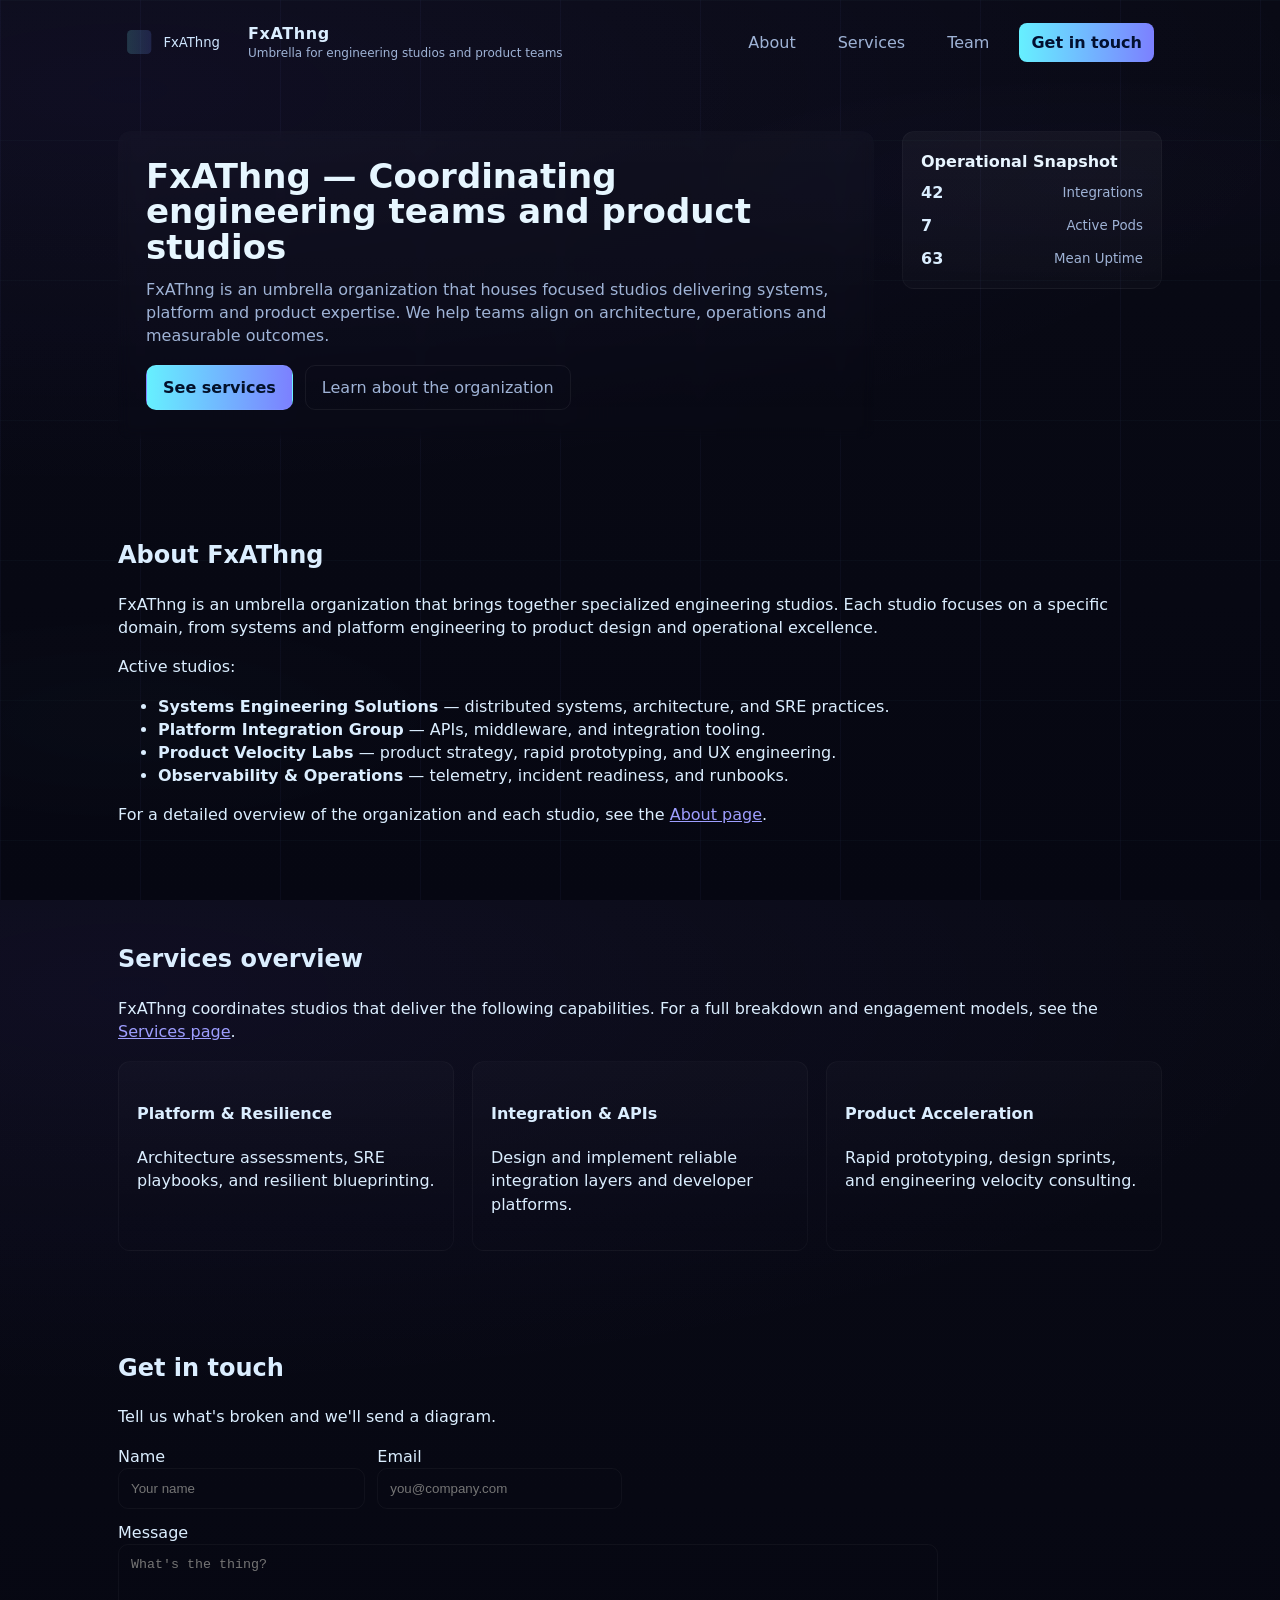
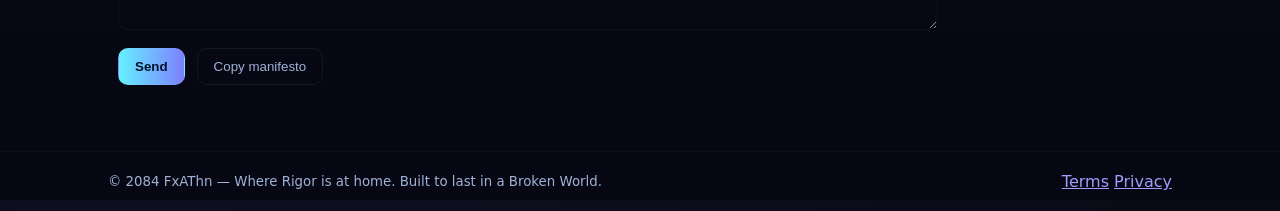
==== index.html @ 181ec18b "initial" ====
<!doctype html>
<html lang="en">
  <head>
    <meta charset="utf-8" />
    <meta name="viewport" content="width=device-width,initial-scale=1" />
    <title>FxAThng — FixAThing Umbrella</title>
    <meta name="description" content="FxAThng — an umbrella organization of engineering studios and product teams." />
    <link rel="stylesheet" href="assets/styles.css">
    <link rel="icon" href="assets/favicon.svg" type="image/svg+xml">
  </head>
  <body>
    <div class="bg-visual" aria-hidden="true"></div>
    <header class="site-header">
      <div class="brand">
        <!-- Minimal futuristic logo SVG -->
        <svg class="logo" viewBox="0 0 100 24" aria-hidden="true" focusable="false">
          <defs>
            <linearGradient id="g" x1="0" x2="1">
              <stop offset="0" stop-color="#7cf7ff" />
              <stop offset="1" stop-color="#6f8dff" />
            </linearGradient>
          </defs>
          <rect x="1" y="1" width="22" height="22" rx="4" fill="url(#g)" opacity="0.18"></rect>
          <text x="34" y="17" font-family="Inter, ui-sans-serif, system-ui, -apple-system, 'Segoe UI', Roboto" font-size="12" fill="#cfe6ff">FxAThng</text>
        </svg>
        <div class="brand-meta">
          <div class="name">FxAThng</div>
          <div class="sub">Umbrella for engineering studios and product teams</div>
        </div>
      </div>
      <nav class="nav">
        <a href="about.html">About</a>
        <a href="services.html">Services</a>
        <a href="team.html">Team</a>
        <a href="https://www.youtube.com/watch?v=dQw4w9WgXcQ" class="ctabtn" target="_blank" rel="noopener">Get in touch</a>
      </nav>
    </header>

    <main class="hero">
      <div class="hero-content">
        <h1 class="headline">FxAThng — Coordinating engineering teams and product studios</h1>
        <p class="lead">FxAThng is an umbrella organization that houses focused studios delivering systems, platform and product expertise. We help teams align on architecture, operations and measurable outcomes.</p>
        <div class="hero-actions">
          <a class="btn primary" href="services.html">See services</a>
          <a class="btn ghost" href="about.html">Learn about the organization</a>
        </div>
      </div>
      <aside class="hero-panel" aria-hidden="true">
        <div class="panel-header">Operational Snapshot</div>
        <ul class="metrics">
          <li><span>42</span><small>Integrations</small></li>
          <li><span>7</span><small>Active Pods</small></li>
          <li><span>99.97%</span><small>Mean Uptime</small></li>
        </ul>
      </aside>
    </main>

    <section class="section about">
      <div class="container">
        <h2>About FxAThng</h2>
        <p>FxAThng is an umbrella organization that brings together specialized engineering studios. Each studio focuses on a specific domain, from systems and platform engineering to product design and operational excellence.</p>
        <p>Active studios:</p>
        <ul>
          <li><strong>Systems Engineering Solutions</strong> — distributed systems, architecture, and SRE practices.</li>
          <li><strong>Platform Integration Group</strong> — APIs, middleware, and integration tooling.</li>
          <li><strong>Product Velocity Labs</strong> — product strategy, rapid prototyping, and UX engineering.</li>
          <li><strong>Observability & Operations</strong> — telemetry, incident readiness, and runbooks.</li>
        </ul>
        <p>For a detailed overview of the organization and each studio, see the <a href="about.html">About page</a>.</p>
      </div>
    </section>

    <section class="section services">
      <div class="container">
        <h2>Services overview</h2>
        <p>FxAThng coordinates studios that deliver the following capabilities. For a full breakdown and engagement models, see the <a href="services.html">Services page</a>.</p>
        <div class="cards">
          <div class="card">
            <h4>Platform & Resilience</h4>
            <p>Architecture assessments, SRE playbooks, and resilient blueprinting.</p>
          </div>
          <div class="card">
            <h4>Integration & APIs</h4>
            <p>Design and implement reliable integration layers and developer platforms.</p>
          </div>
          <div class="card">
            <h4>Product Acceleration</h4>
            <p>Rapid prototyping, design sprints, and engineering velocity consulting.</p>
          </div>
        </div>
      </div>
    </section>

    <section id="contact" class="section contact">
      <div class="container">
        <h2>Get in touch</h2>
        <p>Tell us what's broken and we'll send a diagram.</p>
        <form class="contact-form" onsubmit="handleSubmit(event)">
          <div class="row">
            <label>
              <span>Name</span>
              <input type="text" name="name" required placeholder="Your name">
            </label>
            <label>
              <span>Email</span>
              <input type="email" name="email" required placeholder="you@company.com">
            </label>
          </div>
          <label>
            <span>Message</span>
            <textarea name="message" rows="4" placeholder="What's the thing?"></textarea>
          </label>
          <div class="form-actions">
            <button class="btn primary" type="submit">Send</button>
            <button class="btn ghost" type="button" onclick="copyManifest()">Copy manifesto</button>
          </div>
          <div id="form-result" class="form-result" role="status" aria-live="polite"></div>
        </form>
      </div>
    </section>

    <footer class="site-footer">
      <div class="container">
        <small>© <span id="year"></span> FxAThn — Where Rigor is at home. Built to last in a Broken World.</small>
        <div class="foot-links">
          <a href="#">Terms</a>
          <a href="#">Privacy</a>
        </div>
      </div>
    </footer>

    <script src="assets/script.js"></script>
  </body>
</html>
---- assets/styles.css ----
:root{
  --bg:#060712;
  --panel:#0f1724;
  --muted:#9fb3d6;
  --accent:#66f0ff;
  --accent-2:#7c80ff;
  --glass: rgba(255,255,255,0.04);
  --glass-2: rgba(255,255,255,0.02);
  --radius:12px;
  --maxw:1100px;
  color-scheme: dark;
}
*{box-sizing:border-box}
html,body{height:100%}
body{
  margin:0;
  font-family: Inter, ui-sans-serif, system-ui, -apple-system, 'Segoe UI', Roboto, 'Helvetica Neue', Arial;
  background: radial-gradient(1200px 400px at 10% 10%, rgba(120,90,255,0.06), transparent),
              linear-gradient(180deg, rgba(255,255,255,0.01), rgba(0,0,0,0.02)),
              var(--bg);
  color:#dbeeff;
  -webkit-font-smoothing:antialiased;
  -moz-osx-font-smoothing:grayscale;
  line-height:1.45;
}
.bg-visual{
  position:fixed;inset:0;z-index:0;pointer-events:none;opacity:0.7;
  background-image: linear-gradient(90deg, rgba(124,128,255,0.06) 0 1px, transparent 1px),
                    linear-gradient(180deg, rgba(108,242,255,0.03) 0 1px, transparent 1px);
  background-size: 140px 140px, 140px 140px;
  mix-blend-mode: screen;
}
.site-header{position:relative;z-index:5;display:flex;align-items:center;justify-content:space-between;padding:22px 36px;max-width:var(--maxw);margin:0 auto}
.brand{display:flex;gap:12px;align-items:center}
.logo{width:110px;height:28px}
.brand-meta .name{font-weight:700;letter-spacing:0.6px}
.brand-meta .sub{font-size:12px;color:var(--muted)}
.nav{display:flex;gap:18px;align-items:center}
.nav a{color:var(--muted);text-decoration:none;padding:8px 12px;border-radius:8px}
.nav a.ctabtn{background:linear-gradient(90deg,var(--accent),var(--accent-2));color:#021030;font-weight:700}

.hero{position:relative;z-index:2;display:flex;align-items:stretch;gap:28px;max-width:var(--maxw);margin:18px auto;padding:28px}
.hero-content{flex:1;padding:28px;background:linear-gradient(180deg, rgba(255,255,255,0.02), transparent);border-radius:var(--radius);backdrop-filter:blur(6px)}
.headline{margin:0 0 12px;font-size:34px;line-height:1.05;color:#e6f6ff}
.lead{margin:0 0 18px;color:var(--muted)}
.hero-actions{display:flex;gap:12px}
.btn{display:inline-flex;align-items:center;gap:10px;padding:10px 16px;border-radius:10px;border:1px solid rgba(255,255,255,0.04);text-decoration:none;color:inherit}
.btn.primary{background:linear-gradient(90deg,var(--accent),var(--accent-2));color:#03112a;font-weight:700}
.btn.ghost{background:transparent;border:1px solid rgba(255,255,255,0.06);color:var(--muted)}

.hero-panel{width:260px;padding:18px;border-radius:var(--radius);background:linear-gradient(180deg,var(--glass),var(--glass-2));border:1px solid rgba(255,255,255,0.03);align-self:flex-start}
.panel-header{font-weight:700;color:#e8f5ff;margin-bottom:8px}
.metrics{list-style:none;padding:0;margin:0;display:flex;flex-direction:column;gap:10px}
.metrics li{display:flex;justify-content:space-between;align-items:center;font-weight:700}
.metrics li small{font-weight:400;color:var(--muted)}

.section{max-width:var(--maxw);margin:24px auto;padding:28px}
.about .values{display:grid;grid-template-columns:repeat(3,1fr);gap:18px;margin-top:18px}
.values article{background:linear-gradient(180deg, rgba(255,255,255,0.02), transparent);padding:16px;border-radius:12px}

.services .cards{display:flex;gap:18px;margin-top:18px}
.card{flex:1;padding:18px;border-radius:12px;background:linear-gradient(180deg, rgba(255,255,255,0.02), transparent);border:1px solid rgba(255,255,255,0.03)}

.contact .contact-form{max-width:820px}
.contact label{display:block;margin-bottom:12px}
.contact input,.contact textarea{width:100%;padding:12px;border-radius:10px;border:1px solid rgba(255,255,255,0.04);background:transparent;color:inherit}
.contact .row{display:flex;gap:12px}
.form-actions{display:flex;gap:12px;align-items:center;margin-top:8px}
.form-result{margin-top:10px;color:var(--muted)}

.site-footer{border-top:1px solid rgba(255,255,255,0.02);margin-top:28px}
.site-footer .container{max-width:var(--maxw);margin:0 auto;padding:18px;display:flex;justify-content:space-between;align-items:center;color:var(--muted)}

.team-grid{display:grid;grid-template-columns:repeat(2,1fr);gap:20px;margin-top:20px}
.team-member{background:linear-gradient(180deg, rgba(255,255,255,0.02), transparent);border:1px solid rgba(255,255,255,0.03);border-radius:12px;padding:20px}
.member-info h3{margin:0 0 6px;font-size:18px;color:#e6f6ff}
.member-info .title{margin:0;font-weight:700;color:var(--accent);font-size:14px}
.member-info .division{margin:4px 0 8px;font-size:12px;color:var(--muted)}
.member-info .bio{margin:8px 0 0;font-size:14px;color:#cfe6ff;line-height:1.5}
.member-info .phone{margin:10px 0 12px;font-family:monospace;font-size:13px;color:var(--accent);font-weight:500}
.verify-btn{padding:8px 16px;border-radius:8px;border:1px solid rgba(255,255,255,0.08);background:linear-gradient(90deg,rgba(102,240,255,0.12),rgba(124,128,255,0.12));color:var(--accent);font-weight:600;font-size:12px;cursor:pointer;transition:all 0.2s ease;font-family:inherit}
.verify-btn:hover{background:linear-gradient(90deg,rgba(102,240,255,0.18),rgba(124,128,255,0.18));border-color:rgba(255,255,255,0.12)}
.verify-btn.verified{background:linear-gradient(90deg,rgba(76,212,100,0.15),rgba(76,212,100,0.15));color:#4cd464;border-color:rgba(76,212,100,0.2)}
.verify-btn.verified::after{content:" ✓"}

.contact-info{font-style:normal;margin:12px 0 18px;line-height:1.8;font-size:14px}

@media (max-width:880px){
  .hero{flex-direction:column;padding:16px}
  .hero-panel{width:100%}
  .about .values{grid-template-columns:1fr}
  .services .cards{flex-direction:column}
  .site-header{padding:16px}
  .team-grid{grid-template-columns:1fr}
}

/* subtle animated accents */
.bg-visual::after{
  content:"";position:absolute;inset:0;mix-blend-mode:screen;opacity:0.25;background:
    radial-gradient(400px 100px at 85% 20%, rgba(120,90,255,0.08), transparent),
    radial-gradient(300px 100px at 10% 80%, rgba(108,242,255,0.06), transparent);
  animation: float 12s linear infinite;
}
@keyframes float{0%{transform:translateY(0)}50%{transform:translateY(-18px)}100%{transform:translateY(0)}}
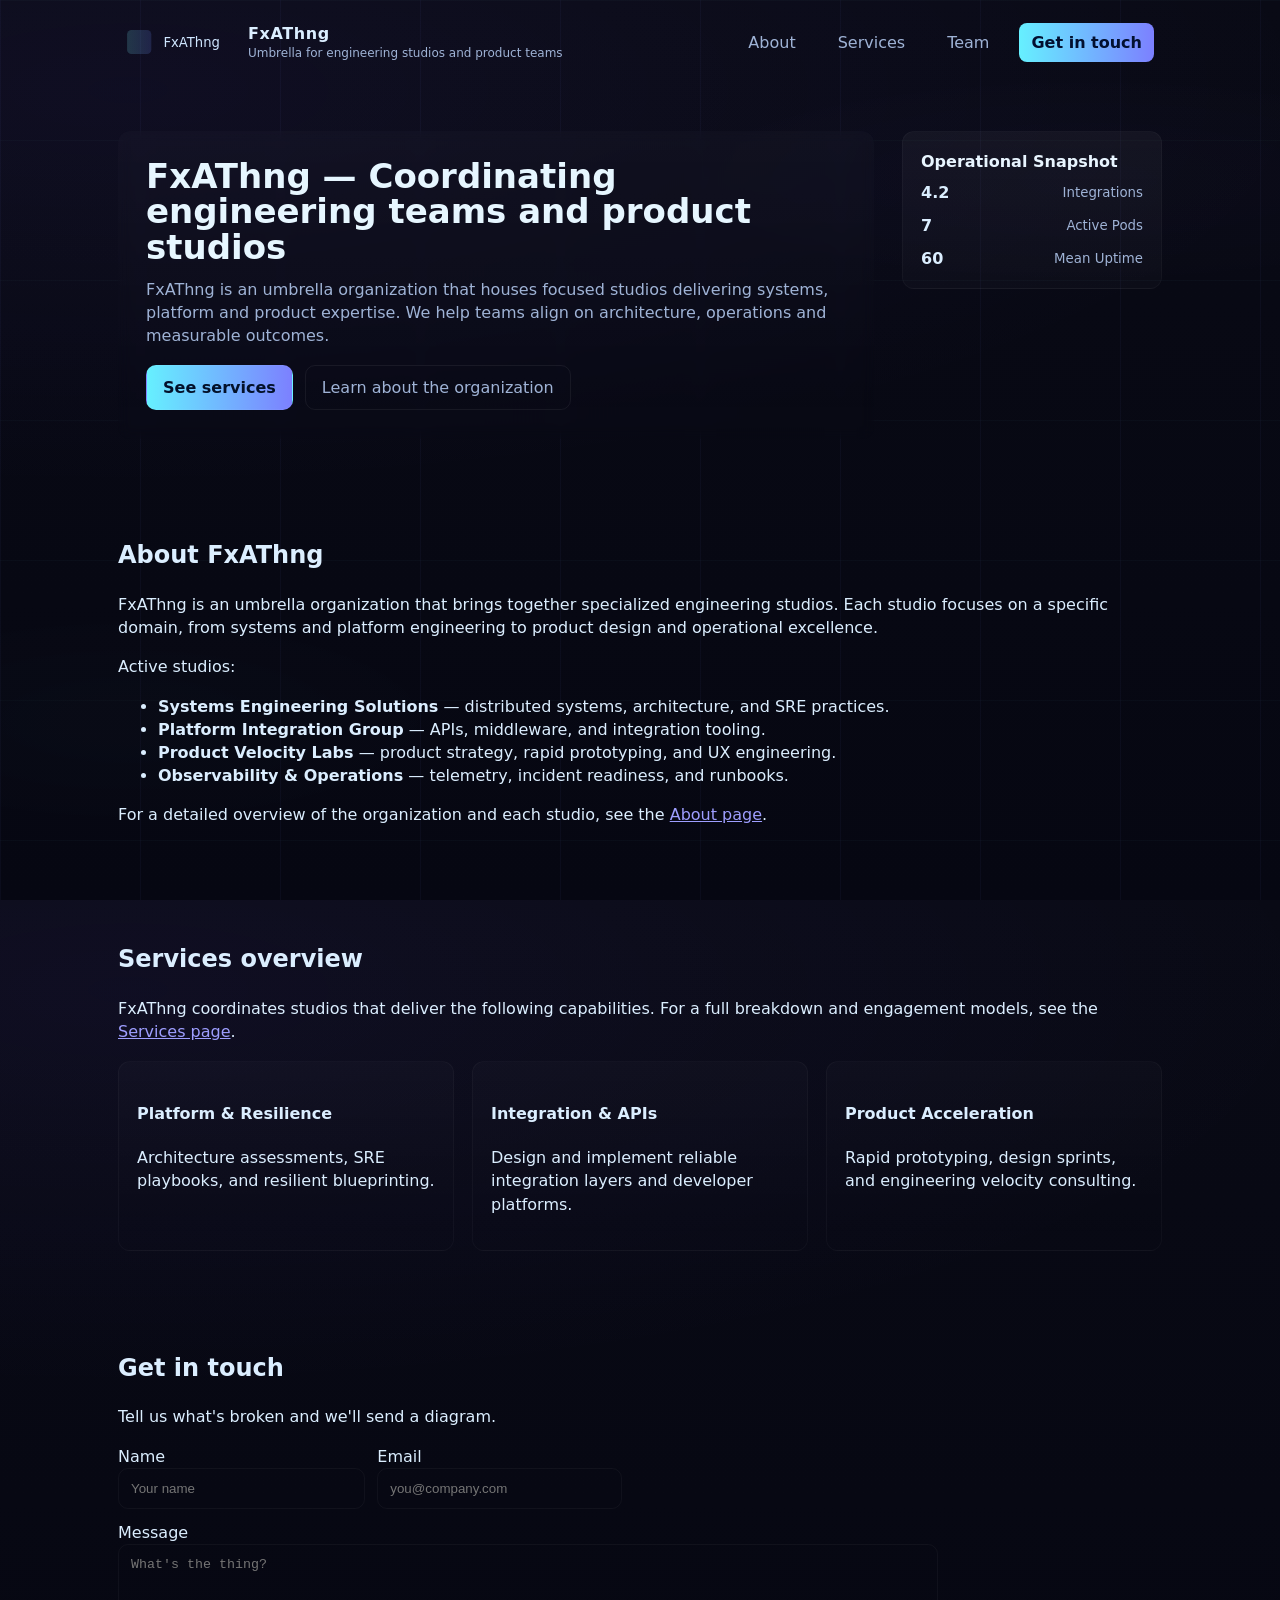
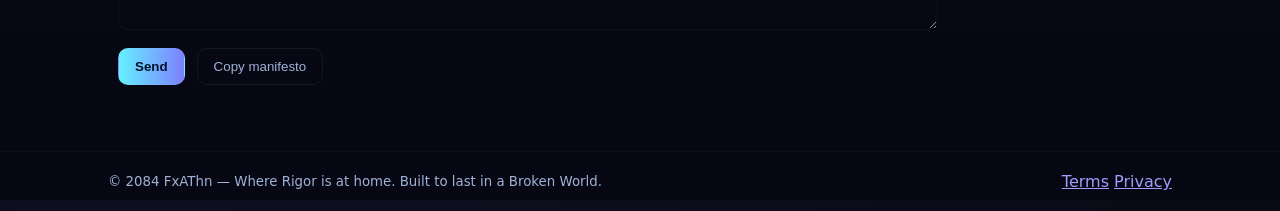
==== commit 7ebf4783: "fudged the numbers" ====
--- a/index.html
+++ b/index.html
@@ -48,7 +48,7 @@
       <aside class="hero-panel" aria-hidden="true">
         <div class="panel-header">Operational Snapshot</div>
         <ul class="metrics">
-          <li><span>42</span><small>Integrations</small></li>
+          <li><span>4.2</span><small>Integrations</small></li>
           <li><span>7</span><small>Active Pods</small></li>
           <li><span>99.97%</span><small>Mean Uptime</small></li>
         </ul>
